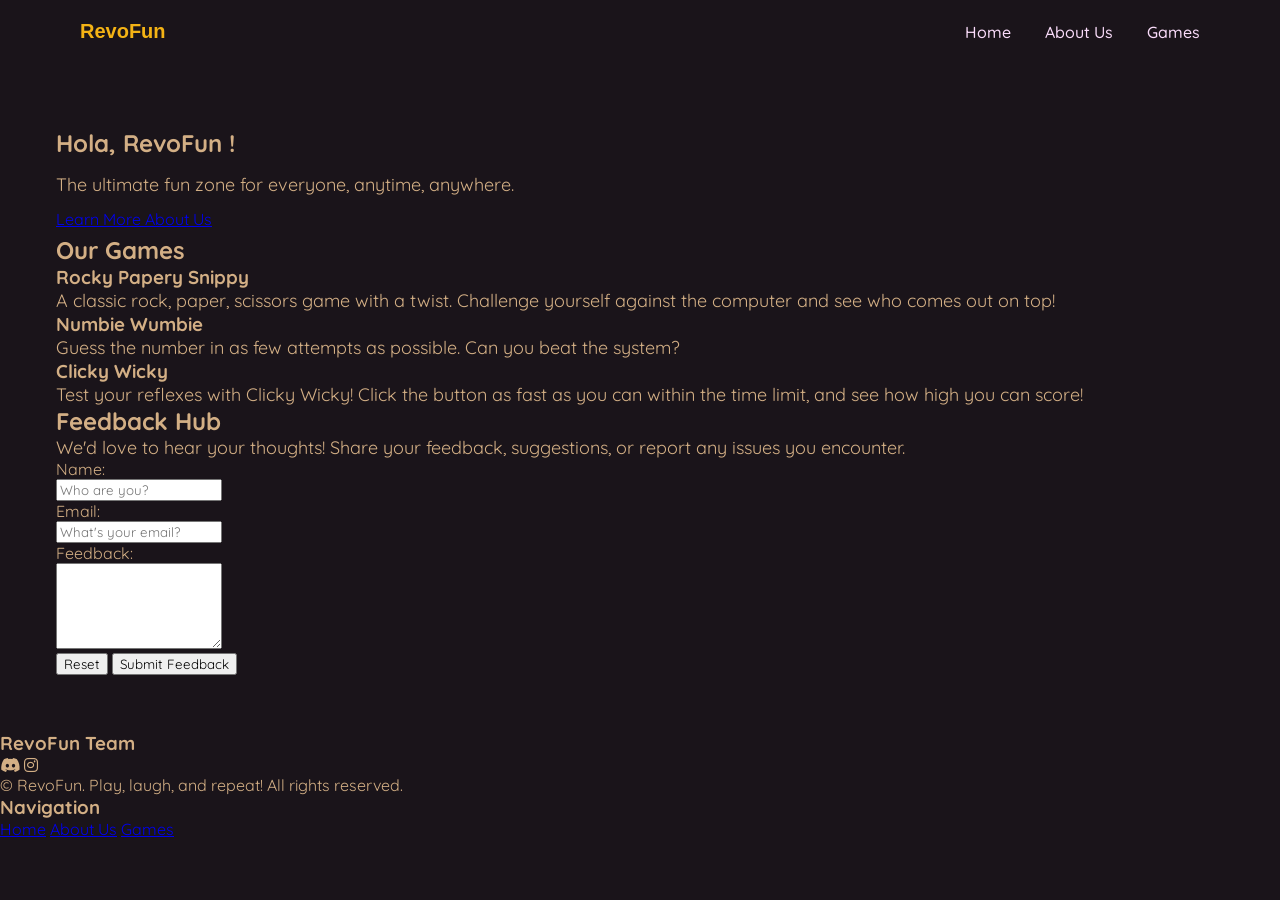
==== index.html @ 5c5d7a34 "css on progress" ====
<!DOCTYPE html>
<html lang="en">
    <head>
        <meta charset="UTF-8">
        <meta name="viewport" content="width=device-width, initial-scale=1.0">
        <title>RevouFun</title>
        <!-- CSS -->
        <link rel="stylesheet" href="css/index.css">
        <!-- icons -->
        <link rel="stylesheet" href="https://cdnjs.cloudflare.com/ajax/libs/font-awesome/6.5.0/css/all.min.css">
        <!-- FONTS -->
         <link rel="preconnect" href="https://fonts.googleapis.com">
        <link rel="preconnect" href="https://fonts.gstatic.com" crossorigin>
        <link href="https://fonts.googleapis.com/css2?family=Quicksand:wght@300..700&display=swap" rel="stylesheet">
    </head>
    <body>
        <header>
            <h1>RevoFun</h1>
            <nav>
                <a href="index.html">Home</a>
                <a href="pages/about.html">About Us</a>
                <a href="pages/games.html">Games</a>
            </nav>
        </header>
        <main>
            <section class="hero">
                <h2>Hola, RevoFun !</h2>
                <p>
                    The ultimate fun zone for everyone, anytime, anywhere.
                </p>
                <a class="btnAbout" href="pages/about.html">Learn More About Us</a>
            </section>
            <section class="games">
                <h2>Our Games</h2>
                <div class="cards">
                    <article class="card">
                        <h3>Rocky Papery Snippy</h3>
                        <p>
                            A classic rock, paper, scissors game with a twist. Challenge yourself against the computer and see who comes out on top!
                        </p>
                    </article>
                    <article class="card">
                        <h3>Numbie Wumbie</h3>
                        <p>
                            Guess the number in as few attempts as possible. Can you beat the system?
                        </p>
                    </article>
                    <article class="card">
                        <h3>Clicky Wicky</h3>
                        <p>
                            Test your reflexes with Clicky Wicky! Click the button as fast as you can within the time limit, and see how high you can score!
                        </p>
                    </article>
                </div>
            </section>
            <section class="feedback">
                <h2>Feedback Hub</h2>
                <p>
                    We'd love to hear your thoughts! Share your feedback, suggestions, or report any issues you encounter.
                </p>
                <form action="#" class="feedback-form">
                    <label for="input-name">Name:</label><br>
                    <input 
                        type="text" 
                        id="input-name" 
                        name="name" 
                        placeholder="Who are you?" required><br>
                    <label for="input-email">Email:</label><br>
                    <input 
                        type="email" 
                        id="input-email" 
                        name="email" 
                        placeholder="What's your email?" required><br>
                    <label for="input-feedback">Feedback:</label><br>
                    <textarea 
                        id="input-feedback" 
                        name="feedback" 
                        placeholder="Tell us what you think..." 
                        rows="5"
                        required>
                    </textarea><br>
                    <button type="reset">Reset</button>
                    <button type="submit">Submit Feedback</button>
                </form>
            </section>
        </main>
        <footer>
            <div class="profile">
                <h3>RevoFun Team</h3>
                <a href=""></a>
                <i class="fa-brands fa-discord"></i>
                <a href=""></a>
                <i class="fa-brands fa-instagram"></i>
                <p>
                    &copy <span id="year"></span> RevoFun. Play, laugh, and repeat! All rights reserved.
                </p>
            </div>
            <div class="navigation">
                <h3>Navigation</h3>
                <a href="index.html">Home</a>
                <a href="pages/about.html">About Us</a>
                <a href="pages/games.html">Games</a>
            </div>
        </footer>
    </body>

</html>
---- css/index.css ----
@import url(base.css);

.hero {
    display: flex;
    flex-wrap: wrap;
    flex-direction: column;
    justify-content: flex-start;
    align-items: flex-start;
    text-align: center;
    position: relative;
    line-height: 2.0;
    z-index: 1;
}

/* .hero::before {
    content:'';
    position: absolute;
    top: 0;
    left: 0;
    right: 0;
    bottom: 0;
    background-image: url(../images/hero.png);
    background-size: cover;
    background-repeat: no-repeat;
    z-index: 0;
    pointer-events: none;
} */
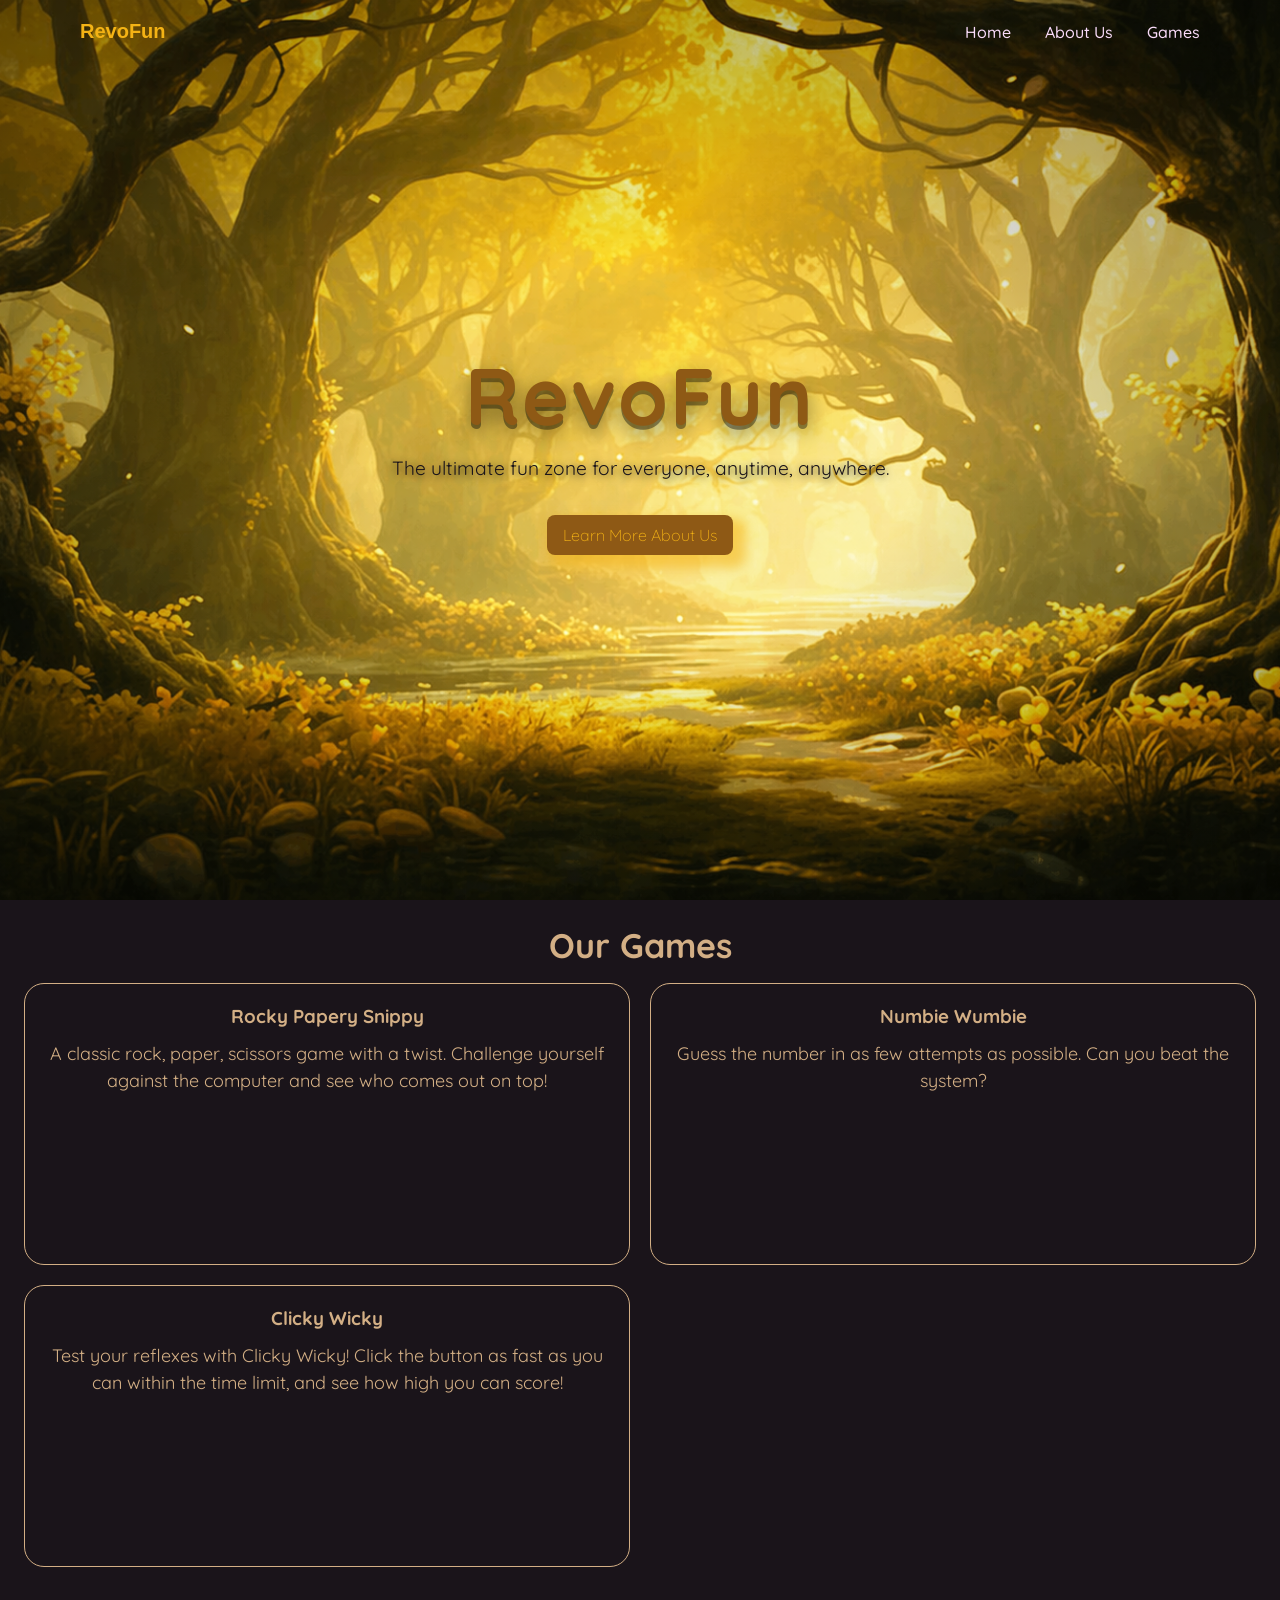
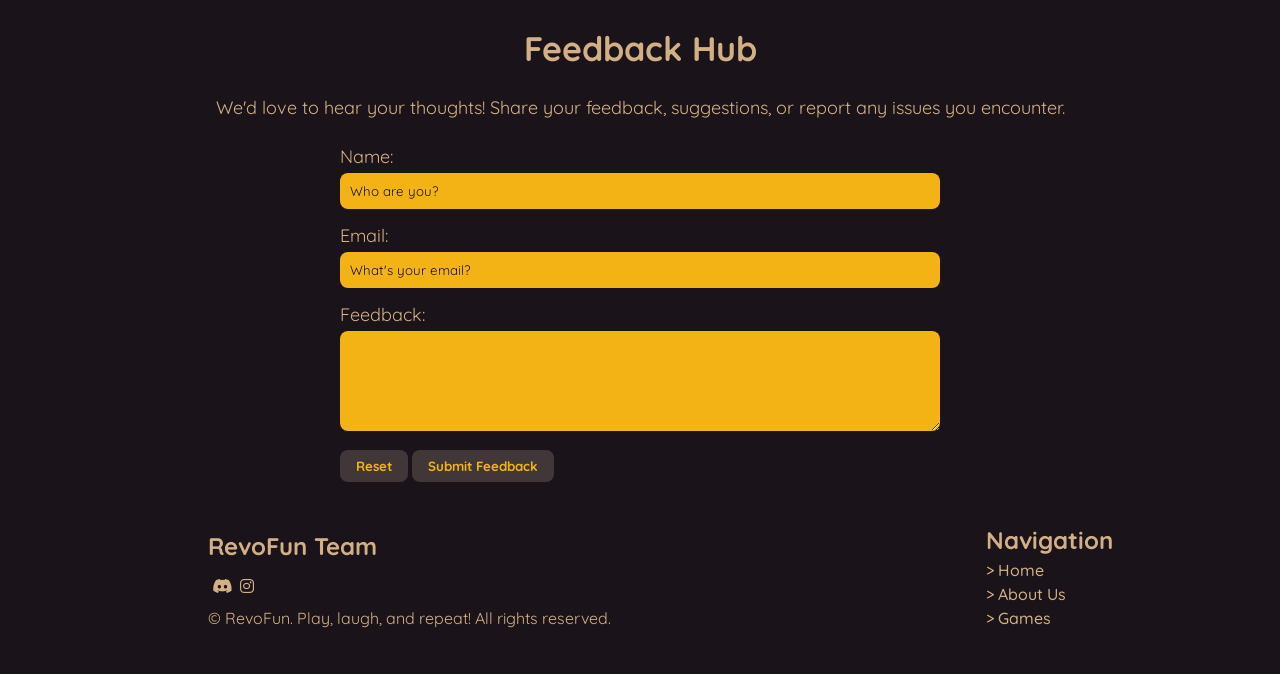
==== commit e96415fc: "progress css" ====
--- a/index.html
+++ b/index.html
@@ -24,11 +24,11 @@
         </header>
         <main>
             <section class="hero">
-                <h2>Hola, RevoFun !</h2>
+                <h2>RevoFun</h2>
                 <p>
                     The ultimate fun zone for everyone, anytime, anywhere.
                 </p>
-                <a class="btnAbout" href="pages/about.html">Learn More About Us</a>
+                <a class="btnAbout" href="pages/about.html"">Learn More About Us</a>
             </section>
             <section class="games">
                 <h2>Our Games</h2>
--- a/css/index.css
+++ b/css/index.css
@@ -1,27 +1,196 @@
 @import url(base.css);
 
+body {
+    margin: 0;
+    padding: 0;
+}
+
+main {
+    margin: 0;
+    padding: 0;
+}
+
+h2 {
+    font-size: 34px;
+}
+header {
+    position: fixed;
+    top: 0;
+    left: 0;
+    width: 100%;
+    z-index: 100;
+    background: transparent;
+}
+
 .hero {
+    background-image: url(../images/hero.png);    
+    background-size: cover;
+    background-position: center;
+    background-repeat: no-repeat;
+    width: 100%;
+    height: 100vh;
+    margin: 0;
+    padding: 0;
+    position: relative;
+
     display: flex;
-    flex-wrap: wrap;
     flex-direction: column;
-    justify-content: flex-start;
-    align-items: flex-start;
+    justify-content: center;
+    align-items: center;
     text-align: center;
-    position: relative;
-    line-height: 2.0;
+    overflow: hidden;
+}
+
+.hero::before {
+    content: "";
+    position: absolute;
+    inset: 0;
+    background: radial-gradient(ellipse at center, transparent 30%, rgba(0,0,0,0.45) 100%);
     z-index: 1;
 }
 
-/* .hero::before {
-    content:'';
-    position: absolute;
-    top: 0;
-    left: 0;
-    right: 0;
-    bottom: 0;
-    background-image: url(../images/hero.png);
-    background-size: cover;
-    background-repeat: no-repeat;
-    z-index: 0;
-    pointer-events: none;
-} */+.hero h2 {
+    font-size: 5rem;
+    font-weight: 700;
+    position: relative;
+    z-index: 2;
+    color: var(--brown);
+    paint-order: stroke fill;
+    text-shadow: 
+        0 4px 0px rgba(0, 0, 0, 0.4),
+        0 8px 20px rgba(0,0,0,0.5);
+    margin-bottom: 0.5rem;
+    letter-spacing: 2px;
+    animation: heroFadeIn 0.8s ease forwards;
+
+}
+
+.hero p {
+    font-size: 1.2rem;
+    max-width: 500px;
+    line-height: 1.6;
+    position: relative;
+    z-index: 2;
+    color: var(--black);
+    text-shadow: 0 2px 8px rgba(0,0,0,0.8);
+    margin-bottom: 2rem;
+    animation: heroFadeIn 1s 0.2s ease both;
+}
+
+.btnAbout {
+    display: inline-block;
+    align-self: center;
+    background: var(--brown);
+    padding: 10px 16px;
+    text-decoration: none;
+    color: var(--yellow);
+    border-radius: 8px;
+    box-shadow: 8px 8px 11px 5px rgba(244,179,21,0.55);
+    z-index: 2;
+    font-weight: 300;
+}
+
+.btnAbout:hover {
+    background: var(--oldyellow);
+    color: var(--brown);
+}
+
+@keyframes heroFadeIn {
+    from { opacity: 0; transform: translateY(20px); }
+    to   { opacity: 1; transform: translateY(0); }
+}
+
+.games {
+    margin: 24px;
+    display: flex;
+    flex-direction: column;
+}
+
+.games h2 {
+    margin-bottom: 16px;
+    text-align: center;
+}
+
+.cards {
+    display: grid;
+    grid-template-columns: repeat(2, minmax(220px, 1fr));
+    gap: 20px;
+}
+
+.card {
+    border: 1px solid;
+    border-radius: 20px;
+    padding: 20px;
+    text-align: center;
+    display: grid;
+    grid-template-rows: auto 180px 1fr auto;
+    gap: 12px;
+}
+
+.card p {
+    line-height: 1.5;
+}
+
+.card:hover{
+    transition: 0.3s;
+    transform: translateY(-5px);
+    box-shadow: 8px 8px 11px 5px rgba(244,179,21,0.55);
+}
+
+.feedback {
+    display: flex;
+    flex-direction: column;
+    align-items: center;
+    margin-top: 60px;
+}
+
+.feedback p {
+    margin: 24px;
+    line-height: 1.5;
+    text-align: center;
+}
+
+.feedback-form {
+    width: 100%;
+    max-width: 600px;
+}
+
+.feedback-form input,
+.feedback-form textarea {
+    width: 100%;
+    padding: 10px;
+    margin-top: 5px;
+    margin-bottom: 15px;
+    border-radius: 8px;
+    border: none;
+    box-sizing: border-box;
+    background-color: var(--yellow);
+}
+
+.feedback-form input::placeholder,
+.feedback-form textarea::placeholder {
+    color: var(--black);
+}
+
+.feedback-form label {
+    font-size: 18px;
+}
+
+.feedback-form textarea {
+    resize: vertical;
+}
+
+.feedback-form button {
+    padding: 8px 16px;
+    border-radius: 8px;
+    border: none;
+    cursor: pointer;
+    background: var(--grey);
+    color: var(--yellow);
+    font-weight: bolder;
+}
+
+.feedback-form button:hover {
+    background: var(--yellow);
+    color: var(--black);
+}
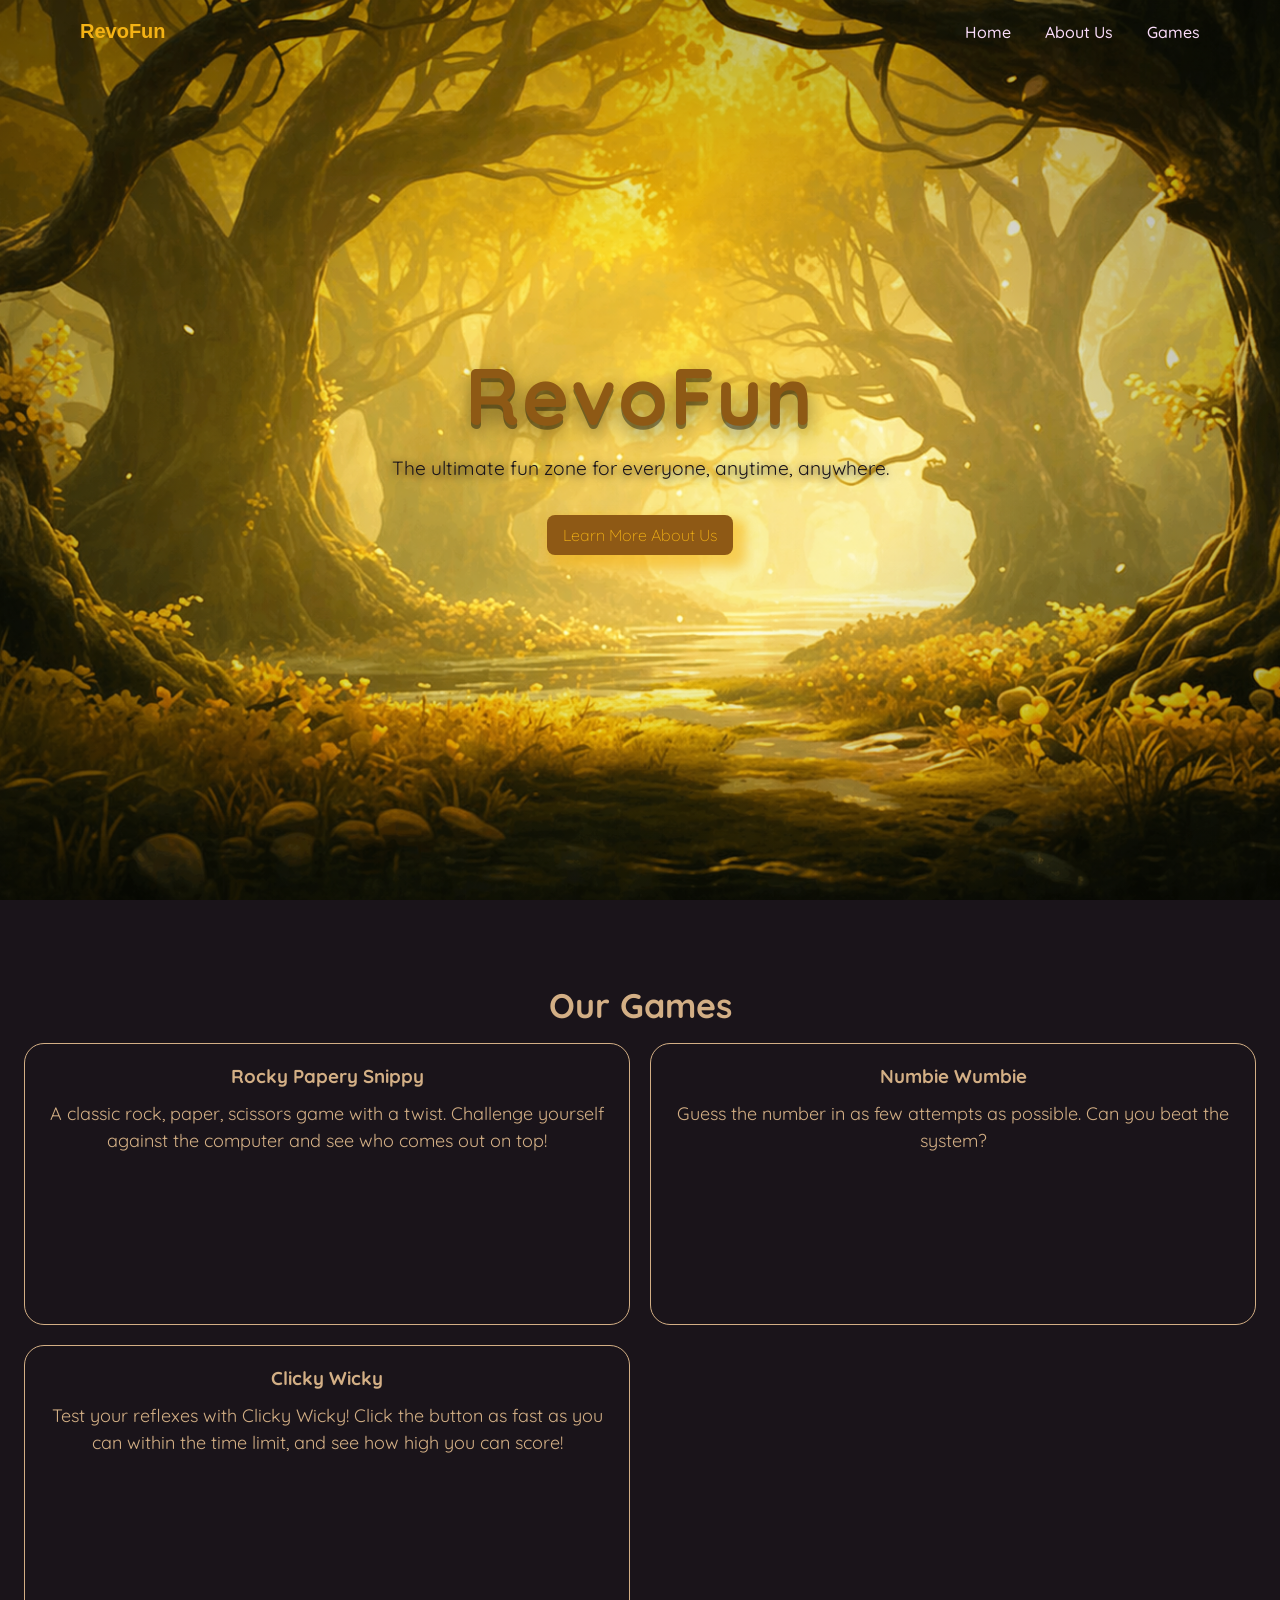
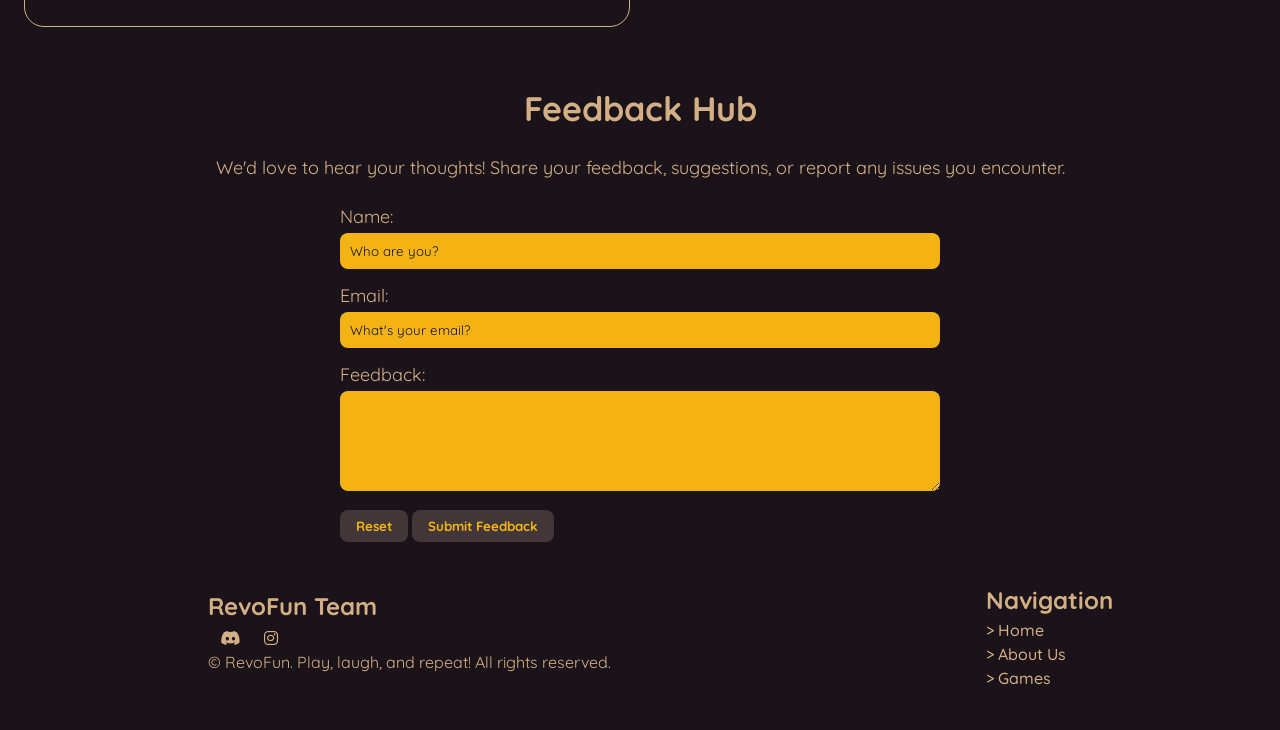
==== commit 03fc8aa0: "feat: rock, paper, scissors w/o js" ====
--- a/index.html
+++ b/index.html
@@ -33,19 +33,19 @@
             <section class="games">
                 <h2>Our Games</h2>
                 <div class="cards">
-                    <article class="card">
+                    <article class="card" id="rocky">
                         <h3>Rocky Papery Snippy</h3>
                         <p>
                             A classic rock, paper, scissors game with a twist. Challenge yourself against the computer and see who comes out on top!
                         </p>
                     </article>
-                    <article class="card">
+                    <article class="card" id="numbie">
                         <h3>Numbie Wumbie</h3>
                         <p>
                             Guess the number in as few attempts as possible. Can you beat the system?
                         </p>
                     </article>
-                    <article class="card">
+                    <article class="card" id="clicky">
                         <h3>Clicky Wicky</h3>
                         <p>
                             Test your reflexes with Clicky Wicky! Click the button as fast as you can within the time limit, and see how high you can score!
@@ -83,14 +83,31 @@
                     <button type="submit">Submit Feedback</button>
                 </form>
             </section>
+            <script>
+                const rocky = document.querySelector("#rocky");
+                const numbie = document.querySelector("#numbie");
+                const clicky = document.querySelector("#clicky");
+
+                rocky.addEventListener("click", () => {
+                    window.location.href = "pages/rules/rocky.html"
+                });
+                numbie.addEventListener("click", () => {
+                    window.location.href = "pages/rules/numbie.html"
+                });
+                clicky.addEventListener("click", () => {
+                    window.location.href = "pages/rules/clicky.html"
+                });
+            </script>
         </main>
         <footer>
             <div class="profile">
                 <h3>RevoFun Team</h3>
-                <a href=""></a>
-                <i class="fa-brands fa-discord"></i>
-                <a href=""></a>
-                <i class="fa-brands fa-instagram"></i>
+                <div class="socials">
+                    <a href=""></a>
+                        <i class="fa-brands fa-discord"></i>
+                    <a href=""></a>
+                        <i class="fa-brands fa-instagram"></i>
+                </div>
                 <p>
                     &copy <span id="year"></span> RevoFun. Play, laugh, and repeat! All rights reserved.
                 </p>
--- a/css/index.css
+++ b/css/index.css
@@ -107,6 +107,7 @@
 }
 
 .games h2 {
+    margin-top: 60px;
     margin-bottom: 16px;
     text-align: center;
 }
@@ -135,6 +136,7 @@
     transition: 0.3s;
     transform: translateY(-5px);
     box-shadow: 8px 8px 11px 5px rgba(244,179,21,0.55);
+    cursor: pointer;
 }
 
 .feedback {
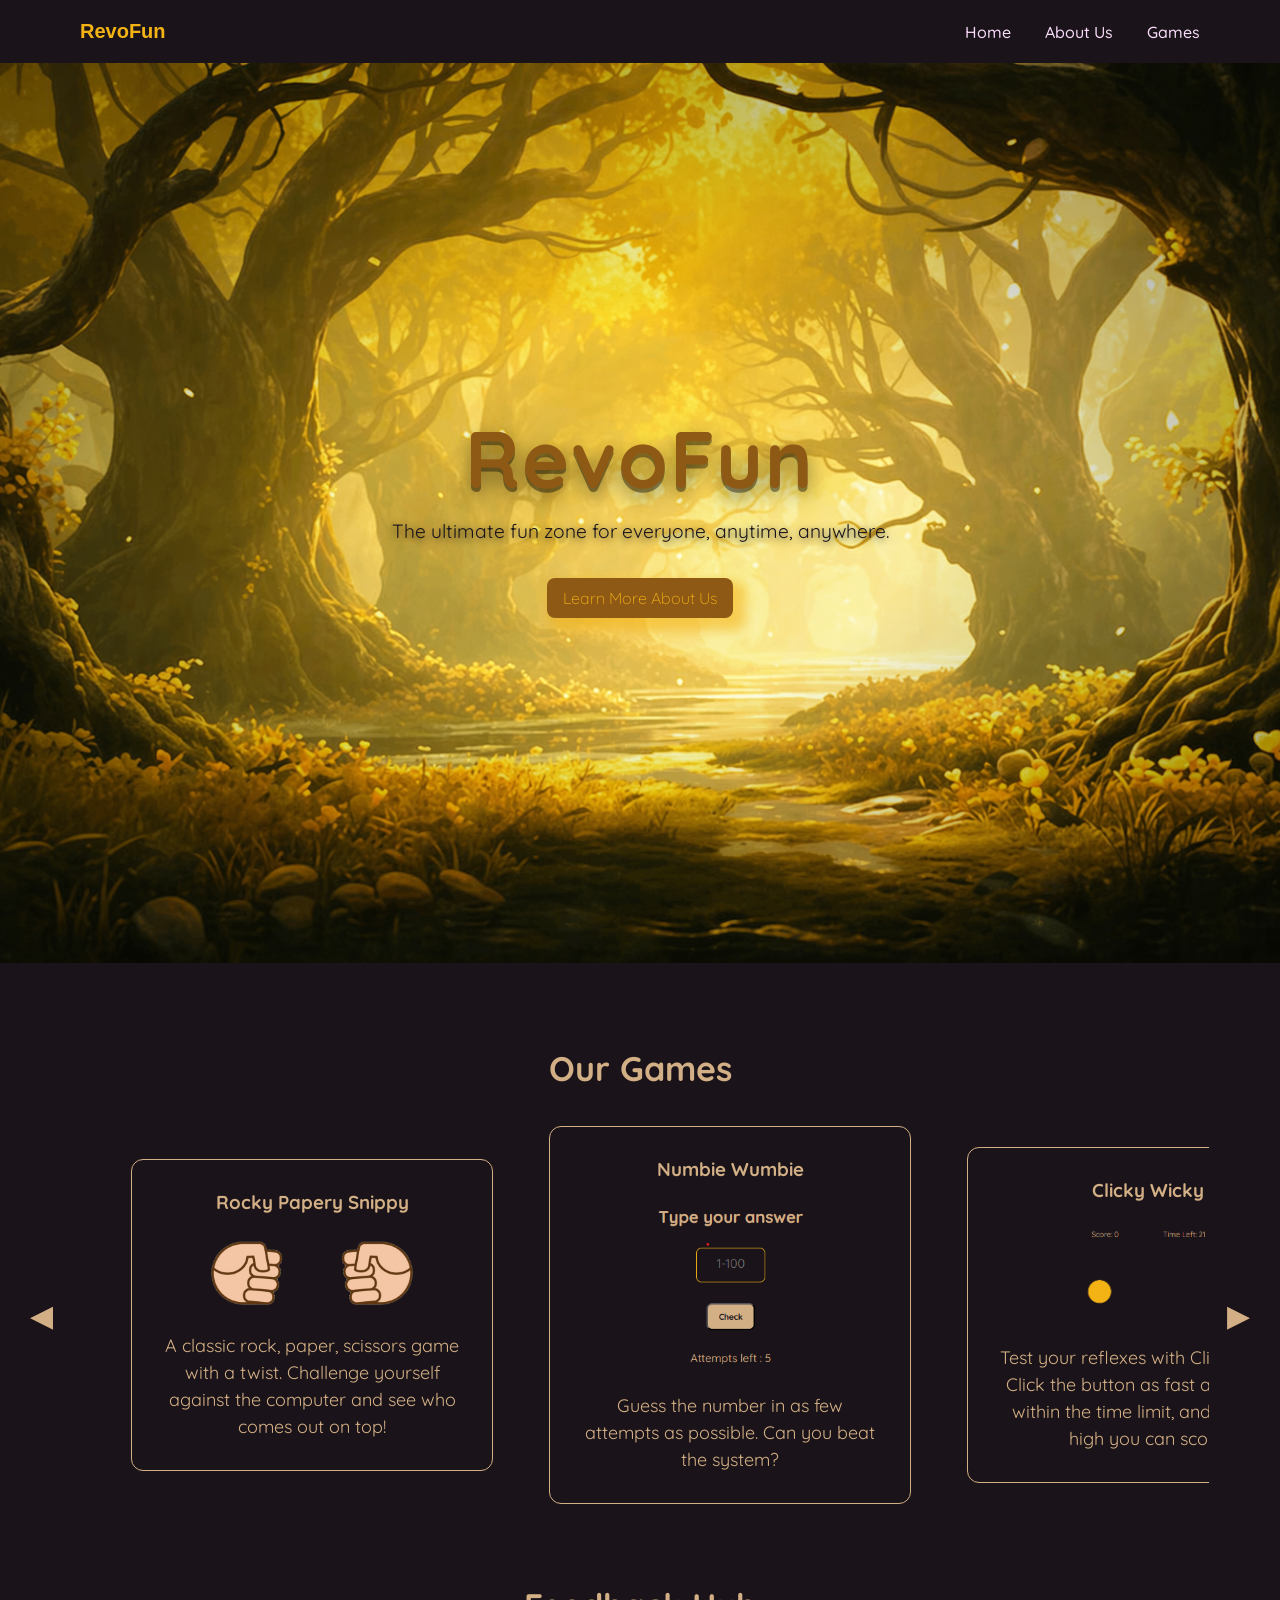
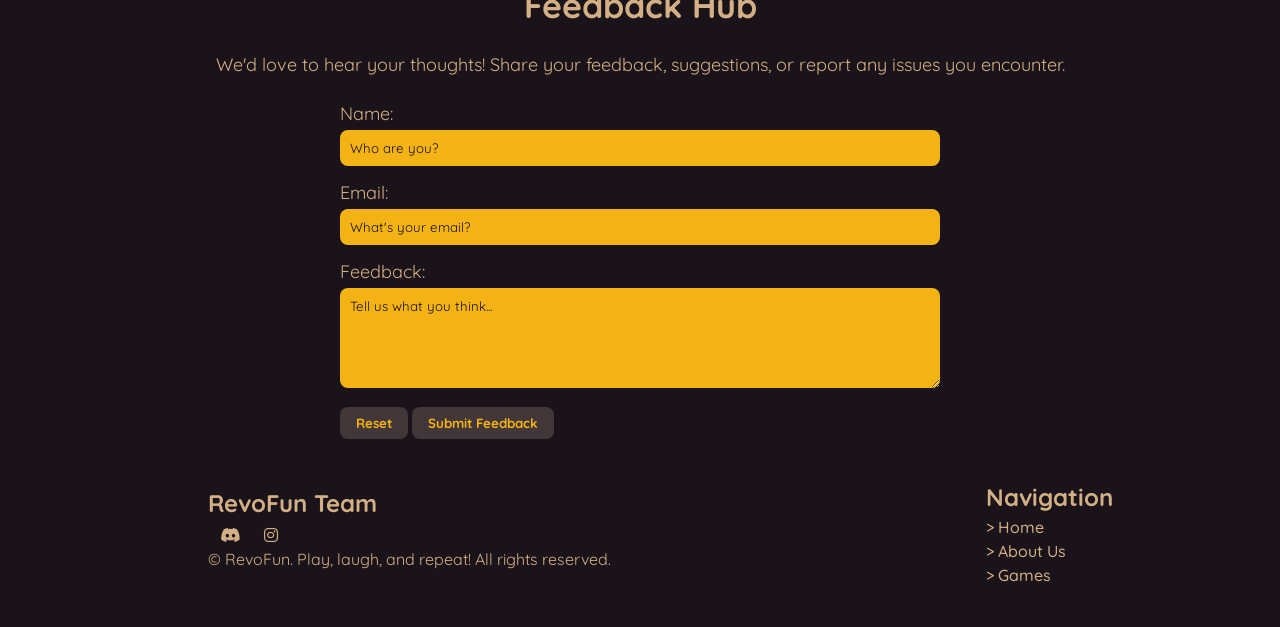
==== commit 2933fe14: "add: js for index" ====
--- a/index.html
+++ b/index.html
@@ -32,25 +32,34 @@
             </section>
             <section class="games">
                 <h2>Our Games</h2>
-                <div class="cards">
-                    <article class="card" id="rocky">
-                        <h3>Rocky Papery Snippy</h3>
-                        <p>
-                            A classic rock, paper, scissors game with a twist. Challenge yourself against the computer and see who comes out on top!
-                        </p>
-                    </article>
-                    <article class="card" id="numbie">
-                        <h3>Numbie Wumbie</h3>
-                        <p>
-                            Guess the number in as few attempts as possible. Can you beat the system?
-                        </p>
-                    </article>
-                    <article class="card" id="clicky">
-                        <h3>Clicky Wicky</h3>
-                        <p>
-                            Test your reflexes with Clicky Wicky! Click the button as fast as you can within the time limit, and see how high you can score!
-                        </p>
-                    </article>
+                <div class="carousel-wrap">
+                    <div class="carousel">
+                        <button class="arrow-left">◀</button>
+                        <div class="card-container">
+                            <article class="card" id="rocky">
+                                <h3>Rocky Papery Snippy</h3>
+                                <img src="images/rockyImg.png"/>
+                                <p>
+                                    A classic rock, paper, scissors game with a twist. Challenge yourself against the computer and see who comes out on top!
+                                </p>
+                            </article>
+                            <article class="card" id="numbie">
+                                <h3>Numbie Wumbie</h3>
+                                <img src="images/numbieImg.png"/>
+                                <p>
+                                    Guess the number in as few attempts as possible. Can you beat the system?
+                                </p>
+                            </article>
+                            <article class="card" id="clicky">
+                                <h3>Clicky Wicky</h3>
+                                <img src="images/clickyImg.png"/>
+                                <p>
+                                    Test your reflexes with Clicky Wicky! Click the button as fast as you can within the time limit, and see how high you can score!
+                                </p>
+                            </article>
+                        </div>
+                        <button class="arrow-right">▶</button>
+                    </div>
                 </div>
             </section>
             <section class="feedback">
@@ -58,7 +67,7 @@
                 <p>
                     We'd love to hear your thoughts! Share your feedback, suggestions, or report any issues you encounter.
                 </p>
-                <form action="#" class="feedback-form">
+                <form class="feedback-form">
                     <label for="input-name">Name:</label><br>
                     <input 
                         type="text" 
@@ -77,27 +86,12 @@
                         name="feedback" 
                         placeholder="Tell us what you think..." 
                         rows="5"
-                        required>
-                    </textarea><br>
+                        required></textarea><br>
                     <button type="reset">Reset</button>
                     <button type="submit">Submit Feedback</button>
                 </form>
             </section>
-            <script>
-                const rocky = document.querySelector("#rocky");
-                const numbie = document.querySelector("#numbie");
-                const clicky = document.querySelector("#clicky");
-
-                rocky.addEventListener("click", () => {
-                    window.location.href = "pages/rules/rocky.html"
-                });
-                numbie.addEventListener("click", () => {
-                    window.location.href = "pages/rules/numbie.html"
-                });
-                clicky.addEventListener("click", () => {
-                    window.location.href = "pages/rules/clicky.html"
-                });
-            </script>
+            <script src="javascript/index.js"></script>
         </main>
         <footer>
             <div class="profile">
--- a/css/index.css
+++ b/css/index.css
@@ -14,7 +14,6 @@
     font-size: 34px;
 }
 header {
-    position: fixed;
     top: 0;
     left: 0;
     width: 100%;
@@ -112,24 +111,61 @@
     text-align: center;
 }
 
-.cards {
-    display: grid;
-    grid-template-columns: repeat(2, minmax(220px, 1fr));
-    gap: 20px;
-}
-
+.carousel {
+    display: flex;
+    align-items: center;
+    gap: 12px;
+    overflow: hidden;
+}
+
+.carousel-wrap {
+    overflow: hidden;
+    flex: 1;
+}
+
+.card-container {
+    display: flex;
+    gap: 16px;
+    transition: transform 0.4s cubic-bezier(.4, 0, .2, 1);
+    will-change: transform;
+    align-items: center;
+    overflow-x: auto;
+    scroll-behavior: smooth;
+    padding: 0 40px;
+    scrollbar-width: none;
+    scroll-snap-type: x mandatory;
+}
+
+.card img {
+    width: 220px;
+}
 .card {
+    min-width: 220px;
+    padding: 30px;
+    margin: 20px;
+    display: flex;
+    flex-direction: column;
+    justify-content: center;
+    align-items: center;
+    gap: 12px;
+    flex-shrink: 0;
+    scroll-snap-type: center;
+    flex-wrap: wrap;
     border: 1px solid;
-    border-radius: 20px;
-    padding: 20px;
-    text-align: center;
-    display: grid;
-    grid-template-rows: auto 180px 1fr auto;
-    gap: 12px;
+    border-radius: 12px;
+}
+
+.card h2 {
+    font-size: 24px;
+    font-weight: 600;
+    margin: 0;
 }
 
 .card p {
+    margin: 0;
     line-height: 1.5;
+    max-width: 300px;
+    text-align: center;
 }
 
 .card:hover{
@@ -137,6 +173,17 @@
     transform: translateY(-5px);
     box-shadow: 8px 8px 11px 5px rgba(244,179,21,0.55);
     cursor: pointer;
+}
+
+.arrow-left,
+.arrow-right {
+    background: none;
+    border: none;
+    font-size: 30px;
+    cursor: pointer;
+    color: var(--cream);
+    z-index: 2;
+    opacity: 0.3s;
 }
 
 .feedback {
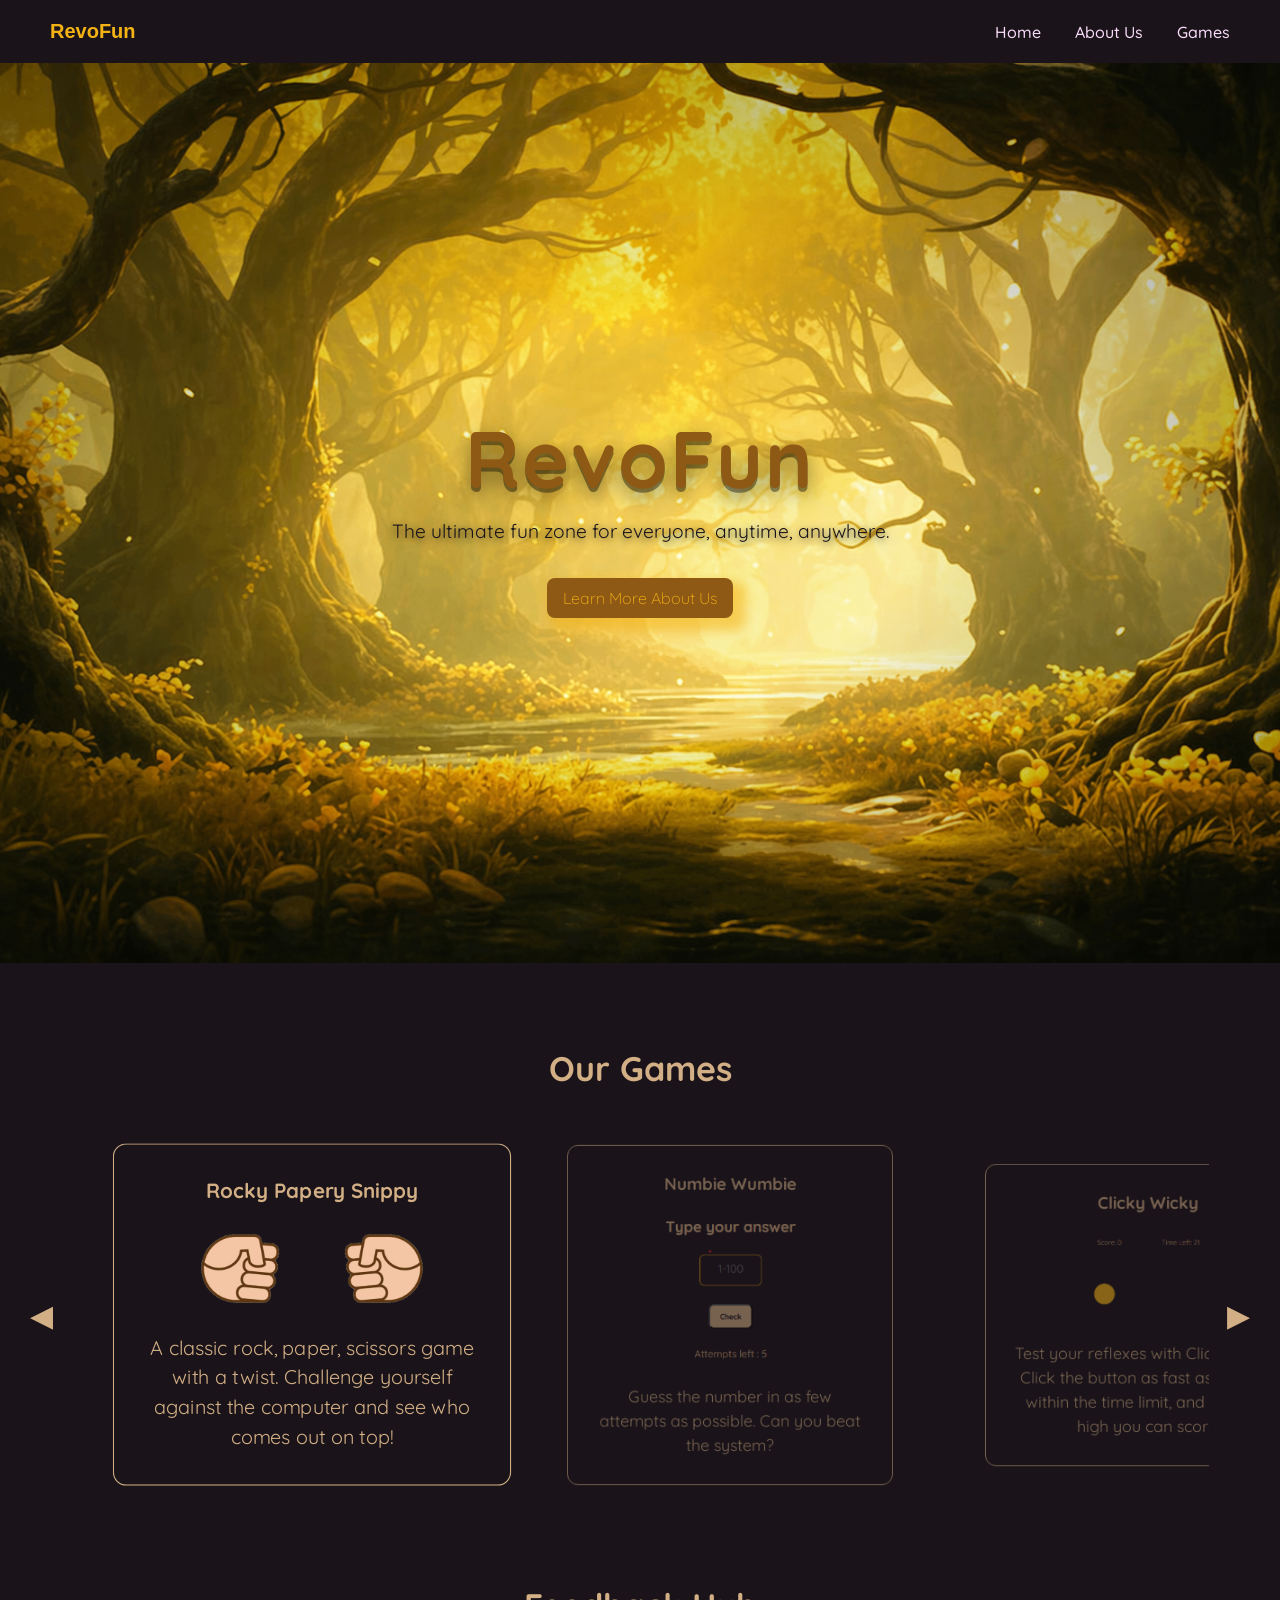
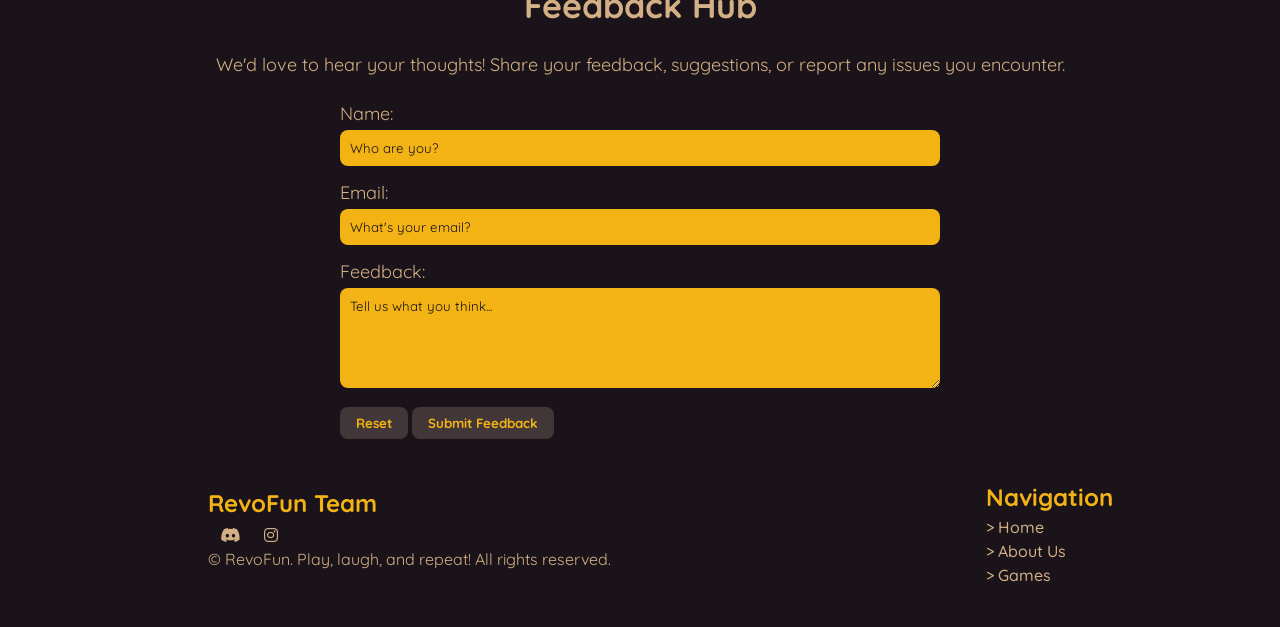
==== commit d65263d4: "add: aboutUs css and link to discord" ====
--- a/index.html
+++ b/index.html
@@ -97,7 +97,7 @@
             <div class="profile">
                 <h3>RevoFun Team</h3>
                 <div class="socials">
-                    <a href=""></a>
+                    <a href="https://discord.gg/PG6EAv7Fv5"></a>
                         <i class="fa-brands fa-discord"></i>
                     <a href=""></a>
                         <i class="fa-brands fa-instagram"></i>
--- a/css/index.css
+++ b/css/index.css
@@ -139,6 +139,7 @@
 .card img {
     width: 220px;
 }
+
 .card {
     min-width: 220px;
     padding: 30px;
@@ -153,6 +154,7 @@
     flex-wrap: wrap;
     border: 1px solid;
     border-radius: 12px;
+    transition: transform 0.4s cubic-bezier(.4, 0, .2, 1), opacity 0.4s ease;
 }
 
 .card h2 {
@@ -169,8 +171,6 @@
 }
 
 .card:hover{
-    transition: 0.3s;
-    transform: translateY(-5px);
     box-shadow: 8px 8px 11px 5px rgba(244,179,21,0.55);
     cursor: pointer;
 }
@@ -194,7 +194,11 @@
 }
 
 .feedback p {
+    display: flex;
+    flex-wrap: wrap;
+    align-items: center;
     margin: 24px;
+    padding: 0 24px;
     line-height: 1.5;
     text-align: center;
 }
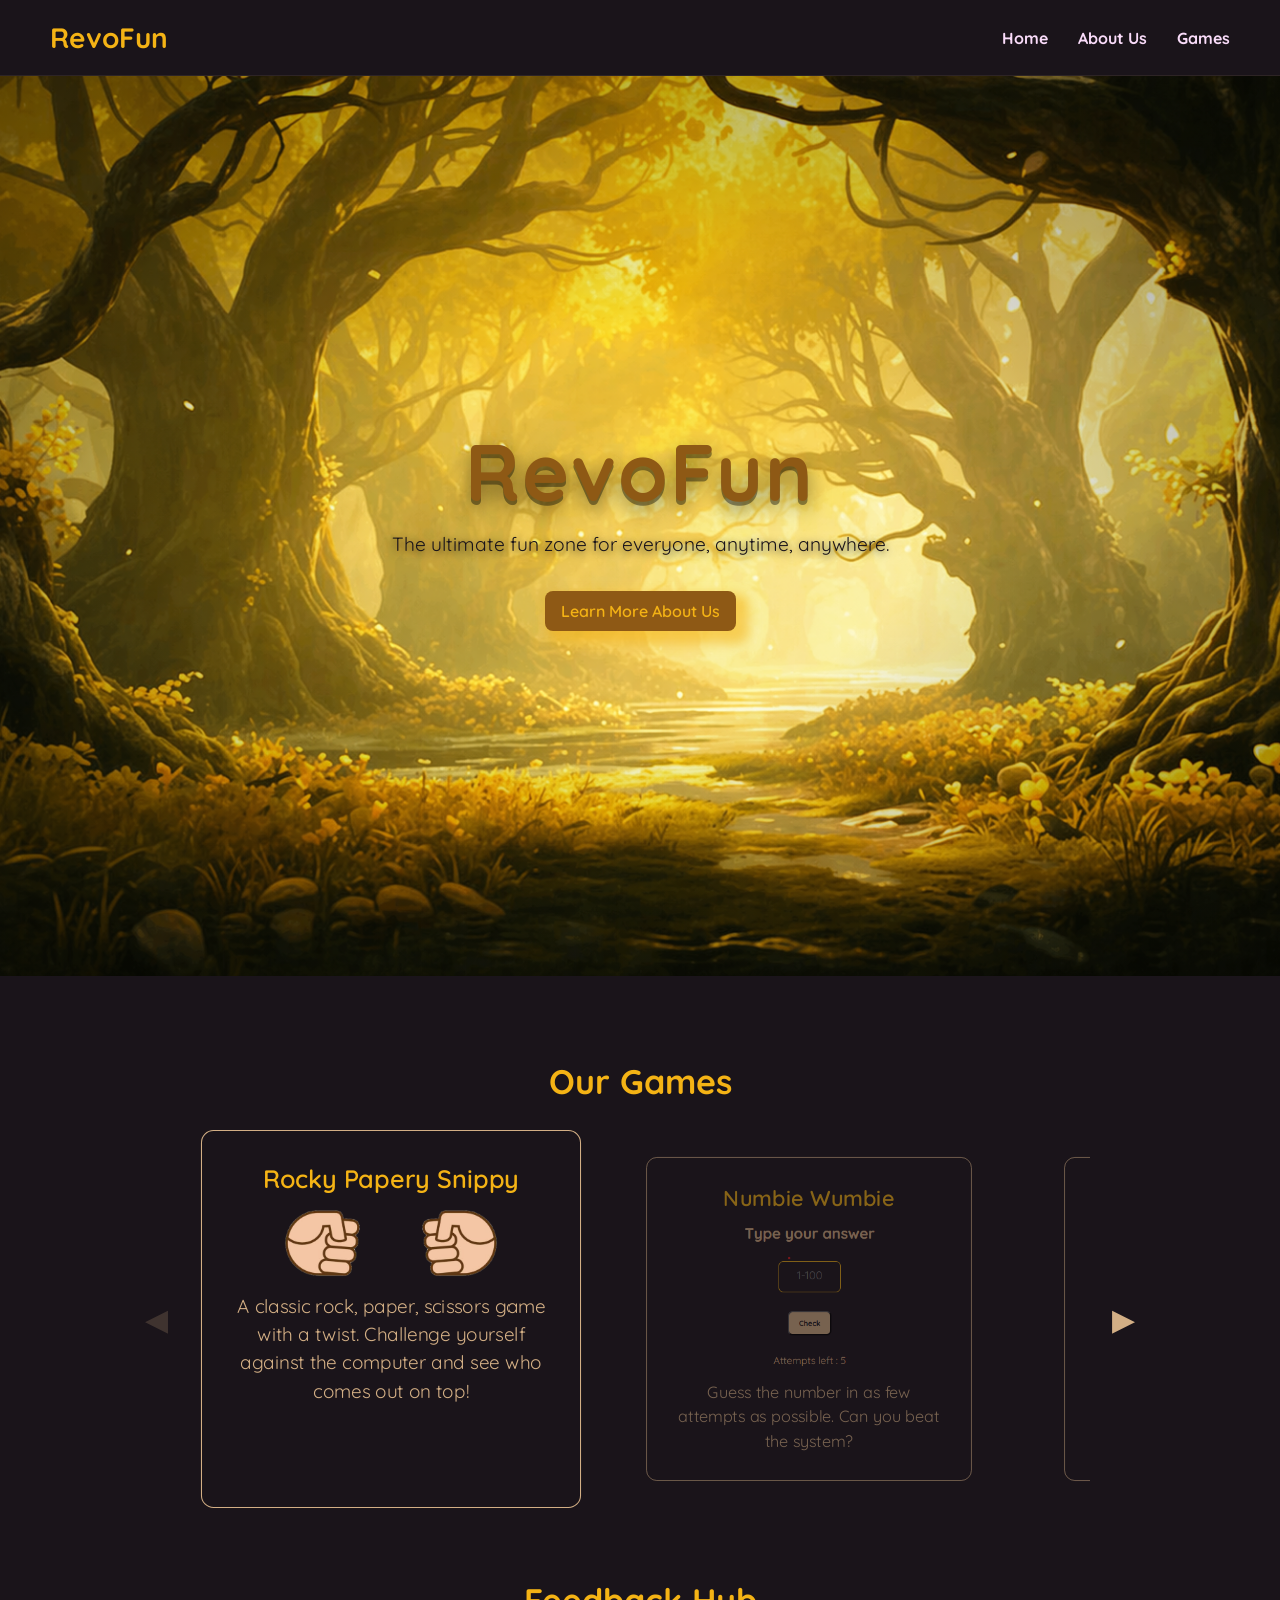
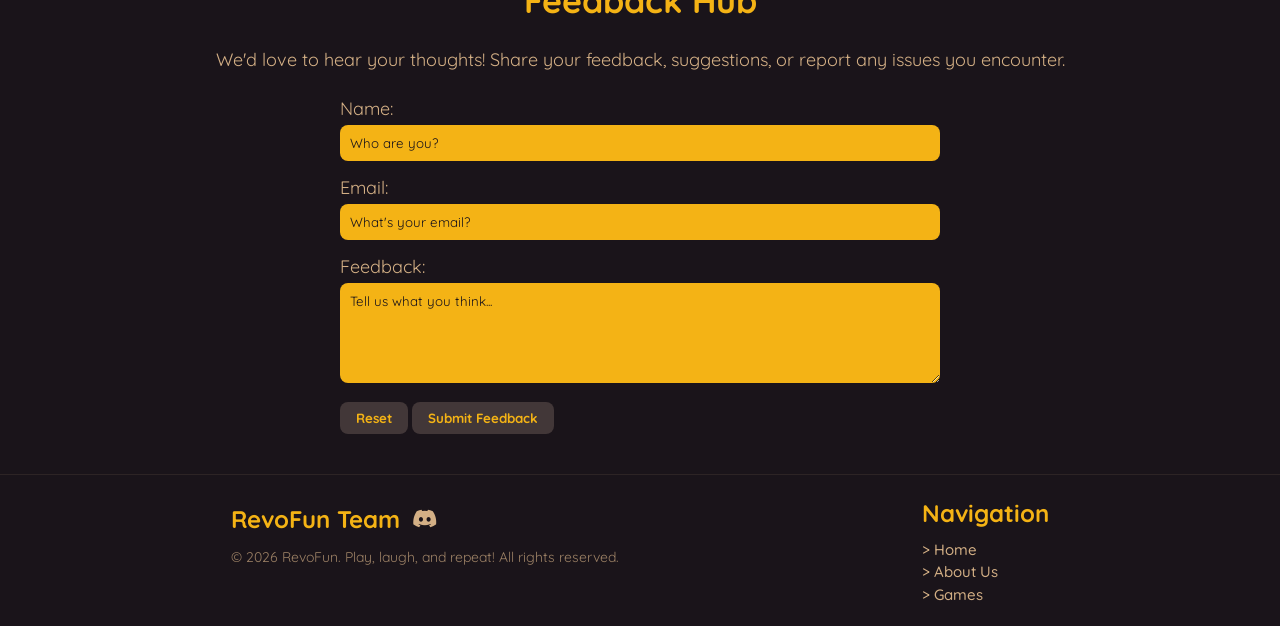
==== commit 4603ce05: "finalized w/o readme" ====
--- a/index.html
+++ b/index.html
@@ -28,13 +28,15 @@
                 <p>
                     The ultimate fun zone for everyone, anytime, anywhere.
                 </p>
-                <a class="btnAbout" href="pages/about.html"">Learn More About Us</a>
+                <a class="btnAbout" href="pages/about.html">Learn More About Us</a>
             </section>
+
             <section class="games">
                 <h2>Our Games</h2>
                 <div class="carousel-wrap">
+                    <button class="arrow-left">◀</button>
+
                     <div class="carousel">
-                        <button class="arrow-left">◀</button>
                         <div class="card-container">
                             <article class="card" id="rocky">
                                 <h3>Rocky Papery Snippy</h3>
@@ -58,10 +60,12 @@
                                 </p>
                             </article>
                         </div>
-                        <button class="arrow-right">▶</button>
                     </div>
+
+                    <button class="arrow-right">▶</button>
                 </div>
             </section>
+
             <section class="feedback">
                 <h2>Feedback Hub</h2>
                 <p>
@@ -91,16 +95,14 @@
                     <button type="submit">Submit Feedback</button>
                 </form>
             </section>
-            <script src="javascript/index.js"></script>
         </main>
         <footer>
             <div class="profile">
-                <h3>RevoFun Team</h3>
                 <div class="socials">
-                    <a href="https://discord.gg/PG6EAv7Fv5"></a>
+                    <h3>RevoFun Team</h3>
+                    <a href="https://discord.gg/PG6EAv7Fv5">
                         <i class="fa-brands fa-discord"></i>
-                    <a href=""></a>
-                        <i class="fa-brands fa-instagram"></i>
+                    </a>
                 </div>
                 <p>
                     &copy <span id="year"></span> RevoFun. Play, laugh, and repeat! All rights reserved.
@@ -113,6 +115,7 @@
                 <a href="pages/games.html">Games</a>
             </div>
         </footer>
+        <script src="javascript/index.js"></script>
     </body>
 
 </html>
--- a/css/index.css
+++ b/css/index.css
@@ -13,6 +13,7 @@
 h2 {
     font-size: 34px;
 }
+
 header {
     top: 0;
     left: 0;
@@ -50,7 +51,7 @@
 
 .hero h2 {
     font-size: 5rem;
-    font-weight: 700;
+    font-weight: 900;
     position: relative;
     z-index: 2;
     color: var(--brown);
@@ -86,7 +87,7 @@
     border-radius: 8px;
     box-shadow: 8px 8px 11px 5px rgba(244,179,21,0.55);
     z-index: 2;
-    font-weight: 300;
+    font-weight: 600;
 }
 
 .btnAbout:hover {
@@ -99,68 +100,71 @@
     to   { opacity: 1; transform: translateY(0); }
 }
 
+/* games section */
 .games {
     margin: 24px;
     display: flex;
     flex-direction: column;
+    align-items: center;
 }
 
 .games h2 {
     margin-top: 60px;
     margin-bottom: 16px;
     text-align: center;
+    color: var(--yellow);
+}
+
+.carousel-wrap {
+    display: flex;
+    align-items: center;
+    justify-content: center;
+    gap: 16px;
+
+    width: 100%;
+    overflow: hidden;
 }
 
 .carousel {
-    display: flex;
-    align-items: center;
-    gap: 12px;
+    width: 900px;
     overflow: hidden;
 }
 
-.carousel-wrap {
-    overflow: hidden;
-    flex: 1;
-}
-
 .card-container {
     display: flex;
     gap: 16px;
-    transition: transform 0.4s cubic-bezier(.4, 0, .2, 1);
-    will-change: transform;
-    align-items: center;
-    overflow-x: auto;
-    scroll-behavior: smooth;
-    padding: 0 40px;
-    scrollbar-width: none;
-    scroll-snap-type: x mandatory;
+
+    transition: transform 0.4s ease;
+}
+
+.card {
+    min-width: 260px;
+    flex-shrink: 0;
+
+    padding: 30px;
+    margin: 20px;
+
+    border: 1px solid var(--cream);
+    border-radius: 12px;
+
+    transition:
+        transform 0.4s ease,
+        opacity 0.4s ease;
+    display: flex;
+    flex-direction: column;
+    text-align: center;
+    align-items: center;
 }
 
 .card img {
     width: 220px;
 }
 
-.card {
-    min-width: 220px;
-    padding: 30px;
-    margin: 20px;
-    display: flex;
-    flex-direction: column;
-    justify-content: center;
-    align-items: center;
-    gap: 12px;
-    flex-shrink: 0;
-    scroll-snap-type: center;
-    flex-wrap: wrap;
-    border: 1px solid;
-    border-radius: 12px;
-    transition: transform 0.4s cubic-bezier(.4, 0, .2, 1), opacity 0.4s ease;
-}
-
-.card h2 {
+.card h3 {
     font-size: 24px;
     font-weight: 600;
     margin: 0;
+    color: var(--yellow);
 }
 
 .card p {
@@ -183,7 +187,13 @@
     cursor: pointer;
     color: var(--cream);
     z-index: 2;
-    opacity: 0.3s;
+    transition: opacity 0.3;
+}
+
+.arrow-left:disabled,
+.arrow-right:disabled {
+    opacity: 0.2;
+    cursor: default;
 }
 
 .feedback {
@@ -191,6 +201,10 @@
     flex-direction: column;
     align-items: center;
     margin-top: 60px;
+}
+
+.feedback h2 {
+    color: var(--yellow);
 }
 
 .feedback p {
@@ -246,4 +260,194 @@
 .feedback-form button:hover {
     background: var(--yellow);
     color: var(--black);
+}
+
+/* tablet */
+@media screen and (max-width: 1024px) {
+    .hero h2 {
+        font-size: 3.5rem;
+    }
+
+    .hero p {
+        font-size: 1.1rem;
+        max-width: 400px;
+    }
+
+    .card {
+        min-width: 200px;
+        padding: 24px;
+        margin: 12px;
+    }
+
+    .card img {
+        width: 180px;
+    }
+
+    .feedback-form {
+        max-width: 500px;
+        padding: 0 20px;
+    }
+}
+
+/* small tablet / larga mobile */
+@media screen and (max-width: 768px) {
+    h2 {
+        font-size: 28px;
+    }
+
+    .hero h2 {
+        font-size: 2.8rem;
+        letter-spacing: 1px;
+    }
+
+    .hero p {
+        font-size: 1rem;
+        max-width: 320px;
+        padding: 0 16px;
+    }
+
+    .games {
+        margin: 16px;
+    }
+
+    .games h2 {
+        margin-top: 40px;
+    }
+
+    .carousel {
+        gap: 4px;
+    }
+
+    .arrow-left,
+    .arrow-right {
+        font-size: 22px;
+    }
+
+    .card {
+        min-width: 180px;
+        padding: 20px 16px;
+        margin: 8px;
+    }
+
+    .card img {
+        width: 150px;
+    }
+
+    .card h3 {
+        font-size: 20px;
+    }
+
+    .card p {
+        font-size: 14px;
+    }
+
+    .feedback {
+        margin-top: 40px;
+    }
+
+    .feedback p {
+        margin: 16px;
+        padding: 0 12px;
+        font-size: 15px;
+    }
+
+    .feedback-form {
+        width: 90%;
+        padding: 0 16px;
+    }
+
+    .feedback-form label {
+        font-size: 16px;
+    }
+}
+
+/* mobile */
+@media screen and (max-width: 480px) {
+    h2 {
+        font-size: 24px;
+    }
+
+    .hero {
+        height: 100svh; /* safer on mobile browsers with address bar */
+    }
+
+    .hero h2 {
+        font-size: 2rem;
+        letter-spacing: 0.5px;
+    }
+
+    .hero p {
+        font-size: 0.95rem;
+        max-width: 280px;
+    }
+
+    .btnAbout {
+        padding: 10px 20px;
+        font-size: 14px;
+    }
+
+    .games {
+        margin: 12px;
+    }
+
+    .games h2 {
+        margin-top: 32px;
+        margin-bottom: 12px;
+    }
+
+    .arrow-left,
+    .arrow-right {
+        font-size: 18px;
+    }
+
+    .card {
+        min-width: 160px;
+        padding: 16px 12px;
+        margin: 6px;
+        gap: 8px;
+    }
+
+    .card img {
+        width: 120px;
+    }
+
+    .card h3 {
+        font-size: 17px;
+    }
+
+    .card p {
+        font-size: 13px;
+        max-width: 200px;
+    }
+
+    .feedback {
+        margin-top: 32px;
+    }
+
+    .feedback p {
+        margin: 12px;
+        padding: 0 8px;
+        font-size: 14px;
+    }
+
+    .feedback-form {
+        width: 95%;
+        padding: 0 8px;
+    }
+
+    .feedback-form label {
+        font-size: 15px;
+    }
+
+    .feedback-form input,
+    .feedback-form textarea {
+        padding: 8px;
+        font-size: 14px;
+    }
+
+    .feedback-form button {
+        width: 100%;
+        padding: 10px;
+        font-size: 15px;
+    }
 }
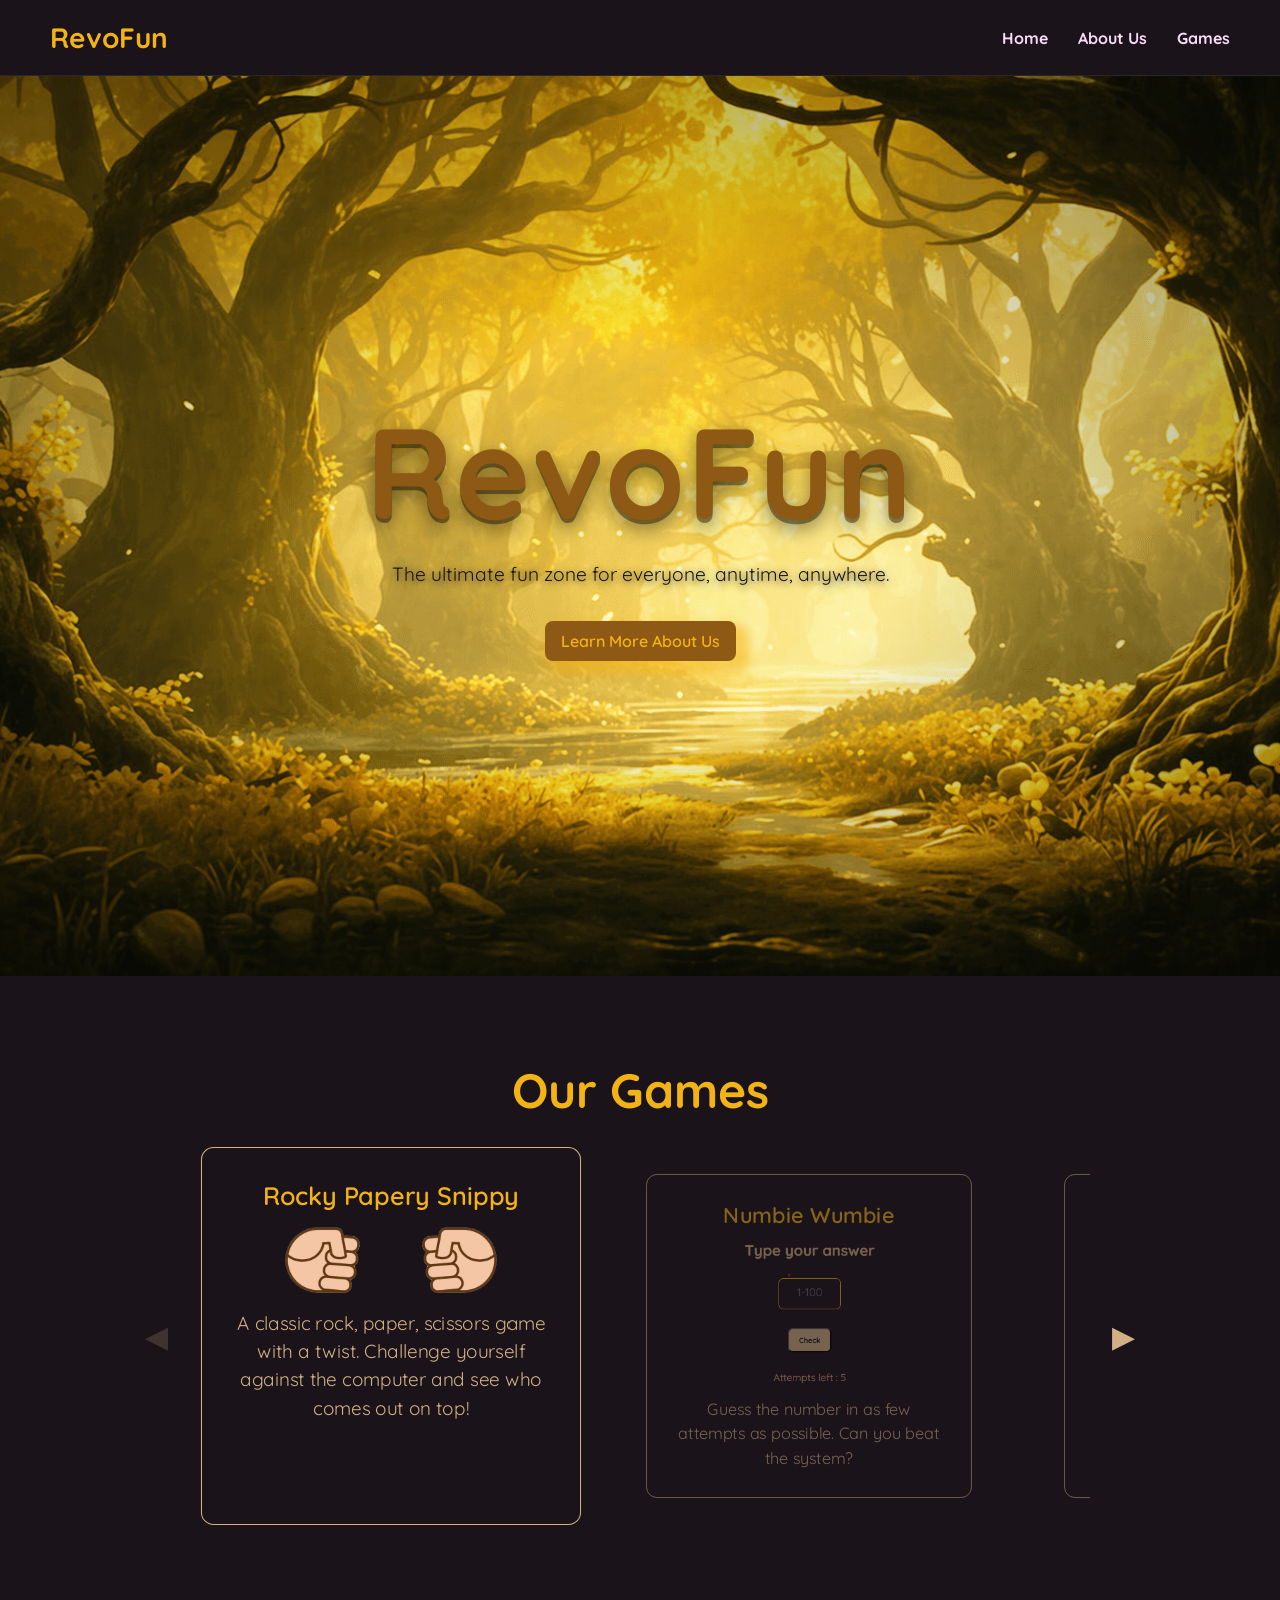
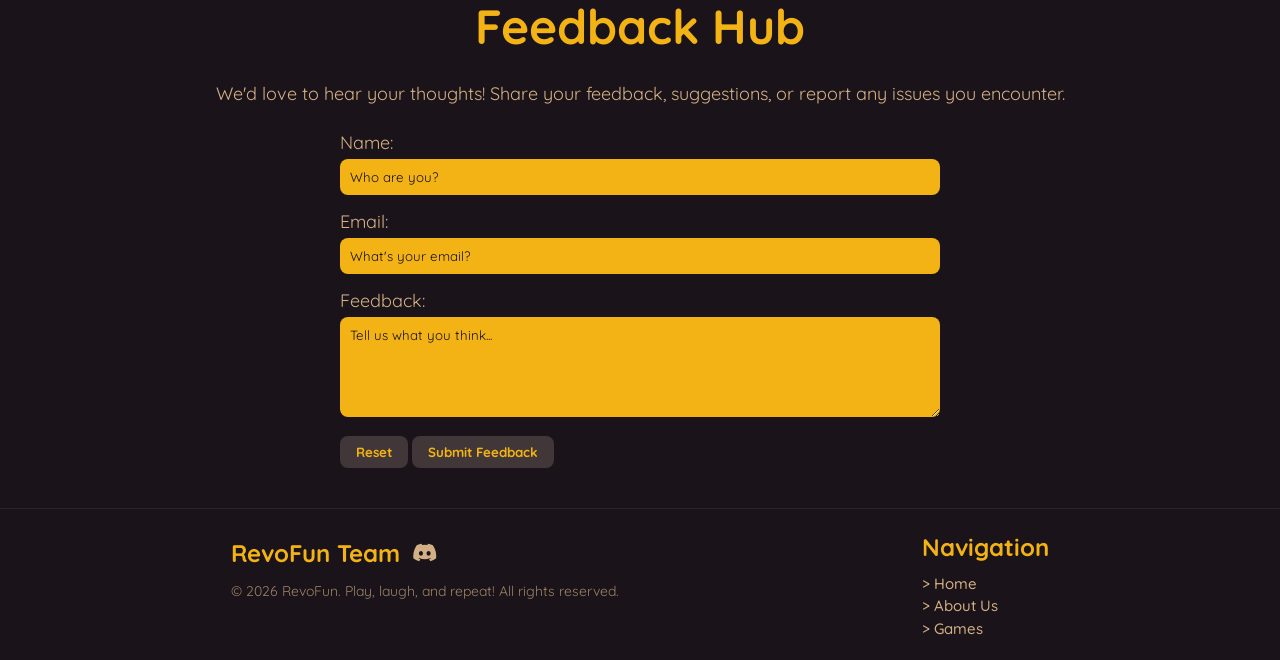
==== commit 69732b8f: "final" ====
--- a/index.html
+++ b/index.html
@@ -3,13 +3,13 @@
     <head>
         <meta charset="UTF-8">
         <meta name="viewport" content="width=device-width, initial-scale=1.0">
-        <title>RevouFun</title>
+        <title>RevoFun</title>
         <!-- CSS -->
         <link rel="stylesheet" href="css/index.css">
         <!-- icons -->
         <link rel="stylesheet" href="https://cdnjs.cloudflare.com/ajax/libs/font-awesome/6.5.0/css/all.min.css">
         <!-- FONTS -->
-         <link rel="preconnect" href="https://fonts.googleapis.com">
+        <link rel="preconnect" href="https://fonts.googleapis.com">
         <link rel="preconnect" href="https://fonts.gstatic.com" crossorigin>
         <link href="https://fonts.googleapis.com/css2?family=Quicksand:wght@300..700&display=swap" rel="stylesheet">
     </head>
@@ -23,7 +23,7 @@
             </nav>
         </header>
         <main>
-            <section class="hero">
+            <section class="page hero">
                 <h2>RevoFun</h2>
                 <p>
                     The ultimate fun zone for everyone, anytime, anywhere.
@@ -31,7 +31,7 @@
                 <a class="btnAbout" href="pages/about.html">Learn More About Us</a>
             </section>
 
-            <section class="games">
+            <section class="page games">
                 <h2>Our Games</h2>
                 <div class="carousel-wrap">
                     <button class="arrow-left">◀</button>
@@ -59,6 +59,9 @@
                                     Test your reflexes with Clicky Wicky! Click the button as fast as you can within the time limit, and see how high you can score!
                                 </p>
                             </article>
+                            <button class=" card btnGames">
+                                <a href="pages/games.html">See All Games</a>
+                            </button>
                         </div>
                     </div>
 
@@ -66,7 +69,7 @@
                 </div>
             </section>
 
-            <section class="feedback">
+            <section class="page feedback">
                 <h2>Feedback Hub</h2>
                 <p>
                     We'd love to hear your thoughts! Share your feedback, suggestions, or report any issues you encounter.
--- a/css/index.css
+++ b/css/index.css
@@ -50,7 +50,7 @@
 }
 
 .hero h2 {
-    font-size: 5rem;
+    font-size: 8rem;
     font-weight: 900;
     position: relative;
     z-index: 2;
@@ -109,6 +109,7 @@
 }
 
 .games h2 {
+    font-size: 3rem;
     margin-top: 60px;
     margin-bottom: 16px;
     text-align: center;
@@ -177,6 +178,32 @@
 .card:hover{
     box-shadow: 8px 8px 11px 5px rgba(244,179,21,0.55);
     cursor: pointer;
+}
+
+.btnGames {
+    display: inline-block;
+    align-self: center;
+    background: var(--black);
+    padding: 10px 16px;
+    text-decoration: none;
+    color: var(--yellow);
+    border-radius: 8px;
+    box-shadow: 5px 5px 11px 5px rgba(244,179,21,0.55);
+    z-index: 2;
+    font-weight: 600;
+}
+
+.btnGames a {
+    color: var(--yellow);
+    text-decoration: none;
+}
+
+.btnGames:hover {
+    background: var(--yellow);
+}
+
+.btnGames:hover a {
+    color: var(--black);
 }
 
 .arrow-left,
@@ -205,6 +232,7 @@
 
 .feedback h2 {
     color: var(--yellow);
+    font-size: 3rem;
 }
 
 .feedback p {
@@ -265,7 +293,7 @@
 /* tablet */
 @media screen and (max-width: 1024px) {
     .hero h2 {
-        font-size: 3.5rem;
+        font-size: 5rem;
     }
 
     .hero p {
@@ -292,7 +320,7 @@
 /* small tablet / larga mobile */
 @media screen and (max-width: 768px) {
     h2 {
-        font-size: 28px;
+        font-size: 3.5rem;
     }
 
     .hero h2 {
@@ -446,7 +474,6 @@
     }
 
     .feedback-form button {
-        width: 100%;
         padding: 10px;
         font-size: 15px;
     }
